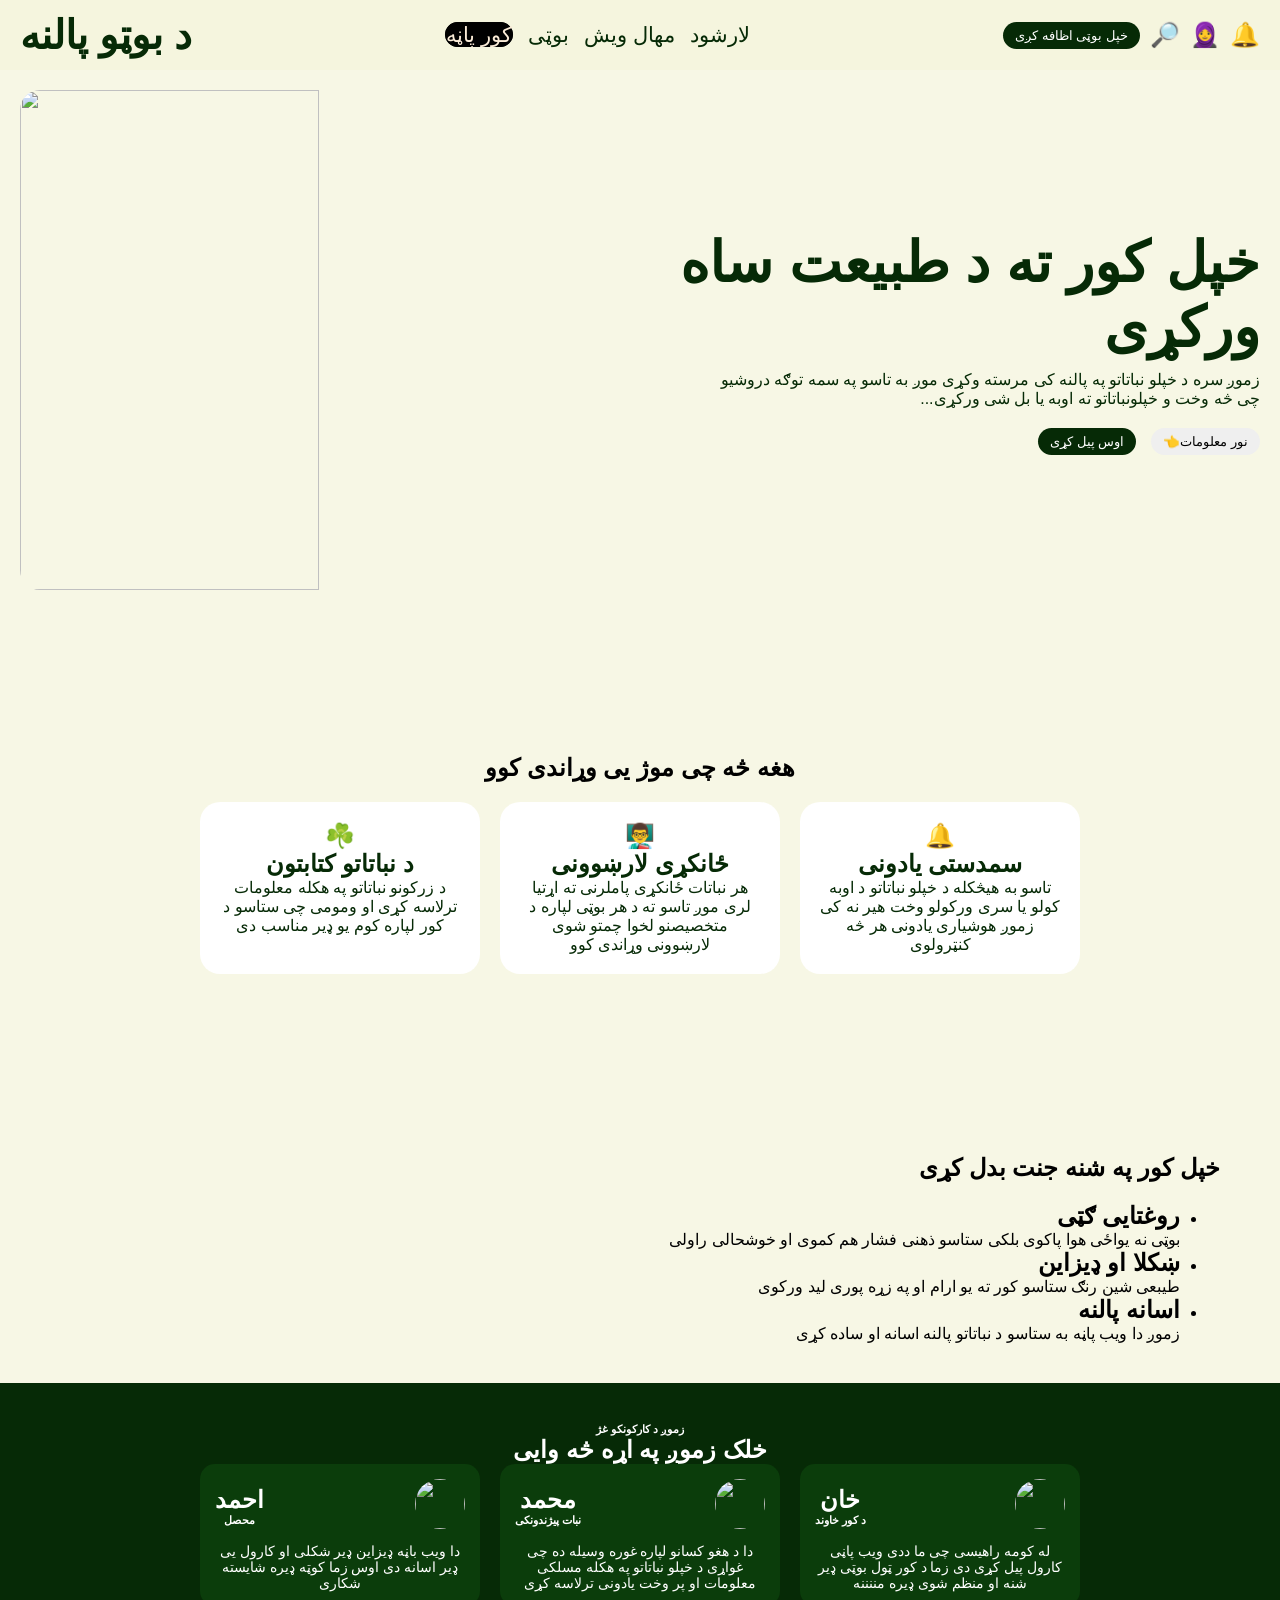
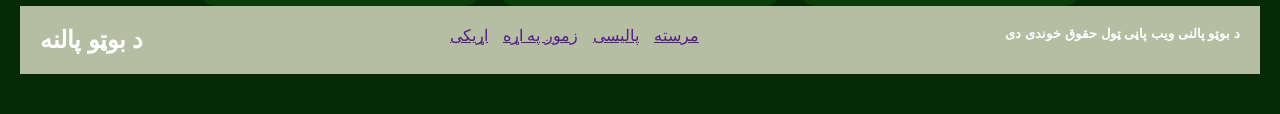
==== index.html @ 29506459 "Add files via upload" ====
<!DOCTYPE html>
<html lang="pashto">
<head>
    <meta charset="UTF-8">
    <meta name="viewport" content="width=device-width, initial-scale=1.0">
    <link rel="stylesheet" href="style.css">
    <title>د بوټو پالنه</title>
</head>
<body>

    <nav>

        <h1>د بوټو پالنه</h1>

        <ul>
            <li><a href="" style="border: 1px solid black;border-radius: 20px; background-color: black;color: antiquewhite;">کور پاڼه</a></li>
            <li><a href="./list.html">بوټی</a></li>
            <li><a href="">مهال ویش</a></li>
            <li><a href="">لارشود</a></li>

            
        </ul>

        <div class="icon">
            <button class="add button">خپل بوټی اظافه کږی</button>
            <h2>🔎</h2>
            <h2>🧕</h2>
            <h2>🔔</h2>
            
        </div>

    </nav>

    <main>
        <div class="m left">
            <img class="ilistration" src="../image/pexels-dbaler-30776046.jpg" alt="">
        
        </div>
        <div class="m right">
            <h1 >خپل کور ته د   طبیعت ساه ورکړی</h1>
            <p>زموږ سره د خپلو نباتاتو په پالنه کی مرسته وکړی موږ به تاسو په سمه توګه دروشیو <br>چی څه وخت و خپلونباتاتو ته اوبه یا بل شی ورکړی...</p>
            <div class="btn">
            
            <button > نور معلومات👈</button>
            <button class="add">    اوس پیل کړی</button>
            </div>

           

        </div>
    </main>

    <section class="firstsection">
        <h2>هغه څه چی موژ یی وړاندی کوو</h2>
        <div class="Service">
            <div class="s1">
                <h1>☘️</h1>
                <h2>د نباتاتو کتابتون</h2>
                <p>د زرکونو نباتاتو په هکله معلومات ترلاسه کړی او ومومی چی ستاسو د کور لپاره  کوم یو ډیر مناسب دی </p>
            </div>
            <div class="s1">
                <h1>👨‍🏫</h1>
                <h2>ځانکړی لارښوونی </h2>
                <p>هر نباتات ځانکړی پاملرنی ته اړتیا لری موږ تاسو ته د هر بوټی لپاره د متخصیصنو لخوا چمتو شوی لارښوونی وړاندی کوو</p>
            </div>
            <div class="s1">
                <h1>🔔</h1>
                <h2>سمدستی یادونی </h2>
                <p>تاسو به هیڅکله د خپلو نباتاتو د اوبه کولو یا سری ورکولو وخت هیر نه کی زموږ هوشیاری یادونی هر څه کنټرولوی </p>
            </div>
        </div>
    </section>

    <section class="secoundction">
        <div class="first"><img class="pimage" src="../image/Photos 4_3_2026 5_48_37 PM.png" alt=""></div>
        <div class="secound">

            <h1>خپل کور په شنه جنت بدل کړی</h1>

            <ul>
                <li>
                    <h2>روغتایی ګټی</h2>
                    <p>بوټی نه یواځی هوا پاکوی بلکی ستاسو ذهنی فشار هم کموی او خوشحالی راولی </p>
                </li>
                <li>
                    <h2>ښکلا او ډیزاین</h2>
                    <p>طیبعی شین رنګ ستاسو کور ته یو ارام او په زړه پوری لید ورکوی</p>
                </li>
                <li>
                    <h1>اسانه پالنه</h1>
                    <p>زموږ دا ویب پاڼه  به ستاسو د نباتاتو پالنه اسانه او ساده کړی </p>
                </li>
            </ul>
        </div>
    </section>


    <section class="section3">
        <h6>زموږ د کارکونکو غژ</h6>
        <h1>خلک زموږ په اړه څه وایی</h1>
        <div class="peopleidea">
            <div class="a1">
                <div class="top">
                    <div>
                        <h1>احمد</h1>
                        <h6>محصل</h6>
                    </div>
                    <div>
                        <img class="uimage" src="../image/IMG-20250520-WA0062.jpg" alt="">
                        
                    </div>
                        
                        
                </div>
                <div class="battom">
                    <p class="ditilse">دا ویب باڼه ډیزاین ډیر شکلی او کارول یی ډیر اسانه دی اوس زما کوټه ډیره شایسته شکاری</p>
                </div>
            </div>
            <div class="a1">
                 <div class="top">
                    <div>
                        <h1>محمد</h1>
                        <h6>نبات پیژندونکی</h6>
                    </div>
                    <div>
                        <img class="uimage" src="../image/IMG-20250520-WA0062.jpg" alt="">
                        
                    </div>
                        
                        
                </div>
                <div class="battom">
                    <p class="ditilse">دا د هغو کسانو لپاره غوره وسیله ده چی غواړی د خپلو نباتاتو په هکله مسلکی معلومات او پر وخت یادونی ترلاسه کړی</p>
                </div>
            </div>
            <div class="a1">
                 <div class="top">
                    <div>
                        <h1>خان</h1>
                        <h6>د کور خاوند</h6>
                    </div>
                    <div>
                        <img class="uimage" src="../image/IMG-20250520-WA0062.jpg" alt="">
                        
                    </div>
                        
                        
                </div>
                <div class="battom">
                    <p class="ditilse">له کومه راهیسی چی ما ددی ویب پاڼی کارول پیل کړی دی زما د کور ټول بوټی ډیر شنه او منظم شوی ډیره مننننه</p>
                </div>
            </div>

            
        </div>
        <footer>
        <h2>د بوټو پالنه</h2>
        <ul>
            <li><a href="">اړیکی</a></li>
            <li><a href="">زموږ په اړه</a></li>
            <li><a href="">پالیسی</a></li>
            <li><a href="">مرسته</a></li>
        </ul>   
         <h5> د بوټو پالنی ویب پاڼی ټول حقوق خوندی دی</h5>     
        </footer>

    </section>

    
    
</body>
</html>
---- style.css ----
:root{
    --main: rgba(245, 245, 220, 0.732);
    --secondary:#062a06;
}

 
*{
    margin: 0;
    padding: 0;
    box-sizing: border-box;
    font-family: Arial;
}

body{
    background-color: var(--main);
}

 
nav{
    width: 100%;
    min-height: 70px;
    background-color: var(--main);
    display: flex;
    justify-content: space-between;
    align-items: center;
    padding: 10px 20px;
    flex-wrap: wrap;
}

nav h1{
    font-size: 2.5rem;
    color: var(--secondary);
}

nav ul{
    list-style: none;
    display:flex;
    gap: 15px;
}

nav ul li a{
    text-decoration: none;
    font-size: 1.3rem;
    color: var(--secondary);
}

.icon{
    display: flex;
    gap: 10px;
    align-items: center;
}
 
button{
    padding: 6px 12px;
    border-radius: 20px;
    border: none;
}

.add{
    background-color: var(--secondary);
    color: white;
}

 
main{
    display: flex;
    align-items: center;
    padding: 20px;
    gap: 20px;
}

.m{
    width: 50%;
}

.ilistration{
    width: 70%;
    border-radius: 20px;
    height: 500px;
}

.right{
    direction: rtl;
    display: flex;
    flex-direction: column;
    justify-content: start;

}

.right h1{
    font-size: 3.5rem;
    color: var(--secondary);
}

.right p{
    margin-top: 10px;
    font-size: 1rem;
    color: var(--secondary);
}

.btn{
    margin-top: 20px;
    display: flex;
    gap: 15px;
}
button:hover{
    background-color: black;
    color: aliceblue;
}

 
.firstsection{
    padding: 40px 20px;
    text-align: center;
    height: 500px;
    display: flex;
    flex-direction: column;
    justify-content: center;
    gap: 20px;
}

.Service{
    display: flex;
    gap: 20px;
    justify-content: center;
    flex-wrap: wrap;
}

.s1{
    width: 280px;
    padding: 20px;
    background: white;
    border-radius: 20px;
    color: var(--secondary);
}

 
.secoundction{
    display: flex;
    padding: 40px 20px;

    gap: 20px;
    align-items: center;
    
}

.first, .secound{
    width: 50%;
}
.secound{
    display: flex;
    flex-direction: column;
    gap: 20px;
    padding-right: 40px;
}
.secound ul{
    margin-right: 40px;
}
.pimage{
    width: 100%;
    border-radius: 20px;
}

.secound{
    direction: rtl;
}

 
.section3{
    background-color: var(--secondary);
    color: white;
    padding: 40px 20px;
    text-align: center;
}

.peopleidea{
    display: flex;
    gap: 20px;
    justify-content: center;
    flex-wrap: wrap;
}

.a1{
    width: 280px;
    padding: 15px;
    border-radius: 15px;
    background: #0b3d0b;
}

.top{
    display: flex;
    justify-content: space-between;
    align-items: center;
}

.uimage{
    width: 50px;
    height: 50px;
    border-radius: 50%;
}

.ditilse{
    margin-top: 10px;
    font-size: 14px;
}

 
footer{
    background: var(--main);
    padding: 20px;
    display: flex;
    justify-content: space-between;
    flex-wrap: wrap;
    text-align: center;
}

footer ul{
    list-style: none;
    display: flex;
    gap: 15px;
}
 
img{
    max-width: 100%;
    height: auto;
}

 
@media (max-width: 768px){

    nav{
        flex-direction: column;
        gap: 10px;
    }

    nav ul{
        flex-direction: column;
        align-items: center;
    }

    main{
        flex-direction: column;
        text-align: center;
    }

    .m{
        width: 100%;
    }

    .right h1{
        font-size: 1.8rem;
    }

    .btn{
        flex-direction: column;
        align-items: center;
    }

    .secoundction{
        flex-direction: column;
    }

    .first, .secound{
        width: 100%;
    }

    footer{
        flex-direction: column;
        gap: 10px;
    }

    footer ul{
        flex-direction: column;
    }
}
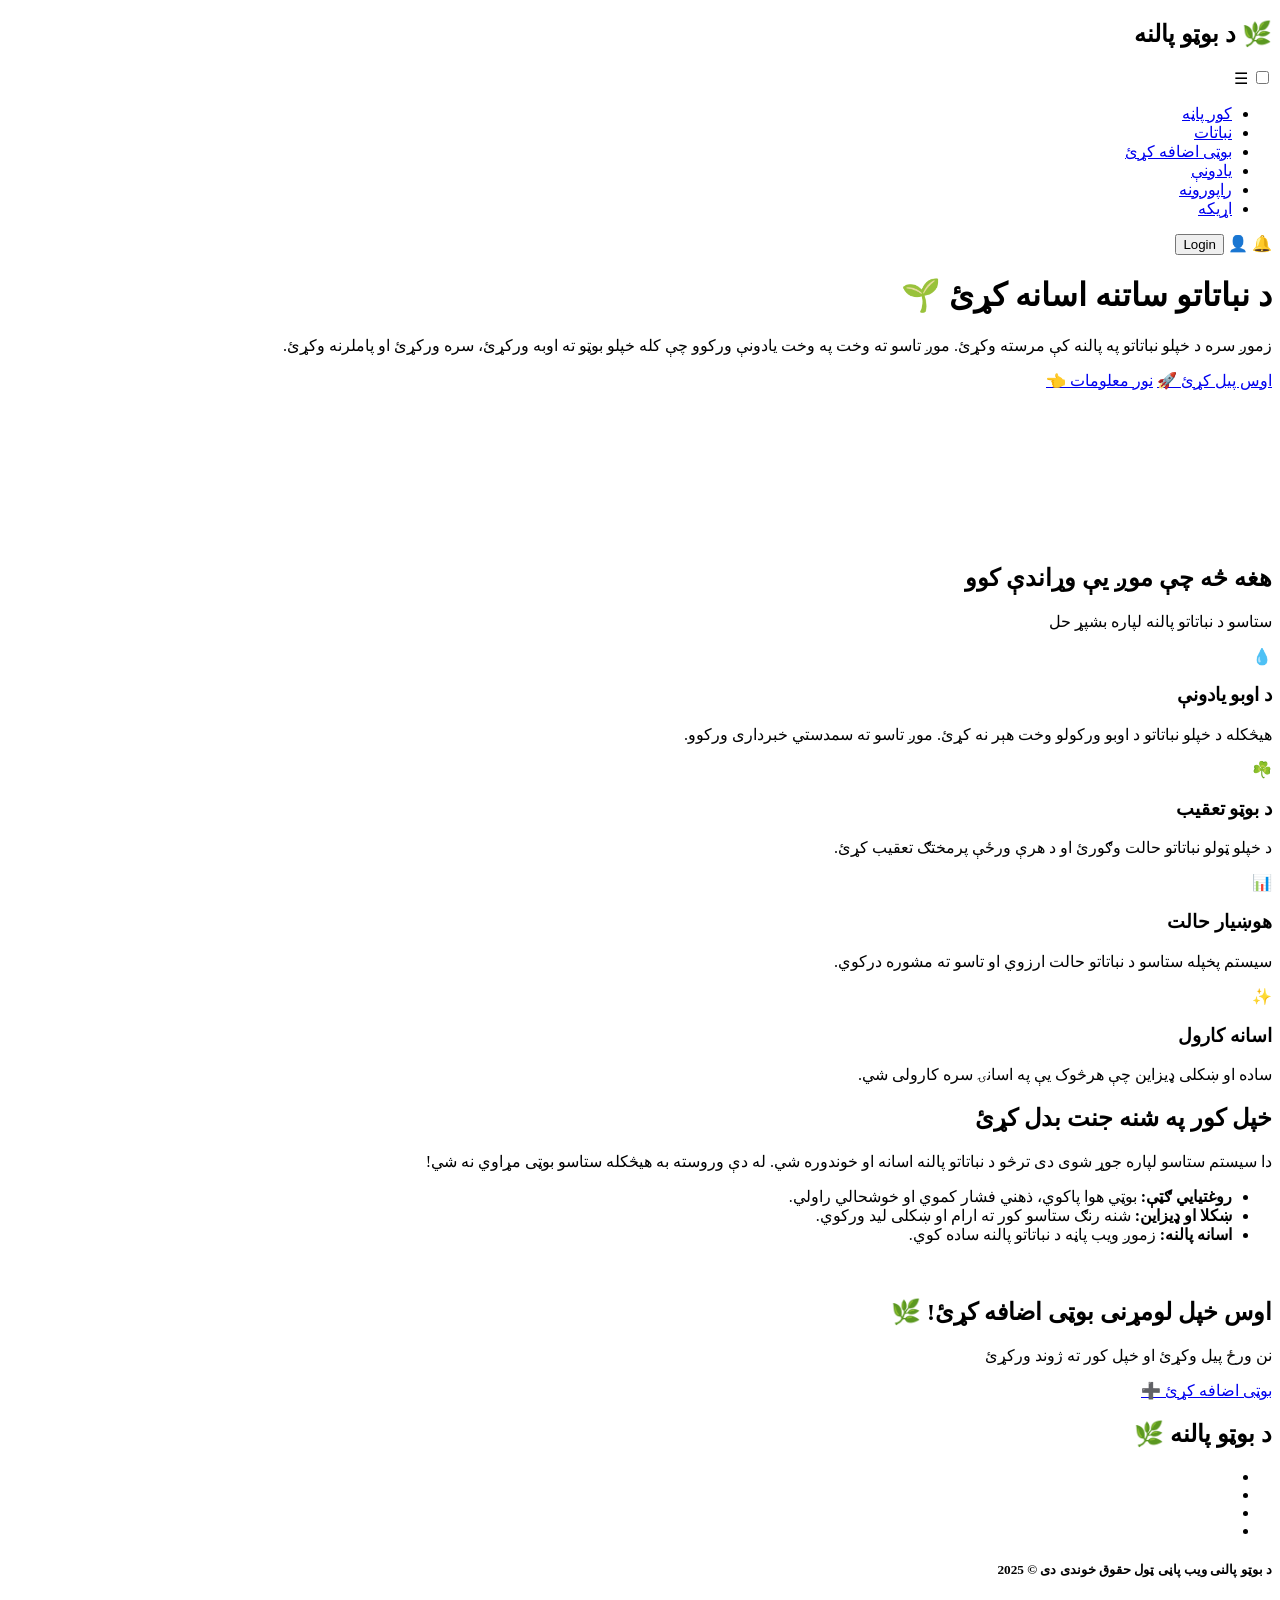
==== commit b5e88353: "Add files via upload this is the all project" ====
--- a/index.html
+++ b/index.html
@@ -1,172 +1,119 @@
-<!DOCTYPE html>
-<html lang="pashto">
-<head>
-    <meta charset="UTF-8">
-    <meta name="viewport" content="width=device-width, initial-scale=1.0">
-    <link rel="stylesheet" href="style.css">
-    <title>د بوټو پالنه</title>
-</head>
-<body>
-
-    <nav>
-
-        <h1>د بوټو پالنه</h1>
-
-        <ul>
-            <li><a href="" style="border: 1px solid black;border-radius: 20px; background-color: black;color: antiquewhite;">کور پاڼه</a></li>
-            <li><a href="./list.html">بوټی</a></li>
-            <li><a href="">مهال ویش</a></li>
-            <li><a href="">لارشود</a></li>
-
-            
-        </ul>
-
-        <div class="icon">
-            <button class="add button">خپل بوټی اظافه کږی</button>
-            <h2>🔎</h2>
-            <h2>🧕</h2>
-            <h2>🔔</h2>
-            
-        </div>
-
-    </nav>
-
-    <main>
-        <div class="m left">
-            <img class="ilistration" src="../image/pexels-dbaler-30776046.jpg" alt="">
-        
-        </div>
-        <div class="m right">
-            <h1 >خپل کور ته د   طبیعت ساه ورکړی</h1>
-            <p>زموږ سره د خپلو نباتاتو په پالنه کی مرسته وکړی موږ به تاسو په سمه توګه دروشیو <br>چی څه وخت و خپلونباتاتو ته اوبه یا بل شی ورکړی...</p>
-            <div class="btn">
-            
-            <button > نور معلومات👈</button>
-            <button class="add">    اوس پیل کړی</button>
-            </div>
-
-           
-
-        </div>
-    </main>
-
-    <section class="firstsection">
-        <h2>هغه څه چی موژ یی وړاندی کوو</h2>
-        <div class="Service">
-            <div class="s1">
-                <h1>☘️</h1>
-                <h2>د نباتاتو کتابتون</h2>
-                <p>د زرکونو نباتاتو په هکله معلومات ترلاسه کړی او ومومی چی ستاسو د کور لپاره  کوم یو ډیر مناسب دی </p>
-            </div>
-            <div class="s1">
-                <h1>👨‍🏫</h1>
-                <h2>ځانکړی لارښوونی </h2>
-                <p>هر نباتات ځانکړی پاملرنی ته اړتیا لری موږ تاسو ته د هر بوټی لپاره د متخصیصنو لخوا چمتو شوی لارښوونی وړاندی کوو</p>
-            </div>
-            <div class="s1">
-                <h1>🔔</h1>
-                <h2>سمدستی یادونی </h2>
-                <p>تاسو به هیڅکله د خپلو نباتاتو د اوبه کولو یا سری ورکولو وخت هیر نه کی زموږ هوشیاری یادونی هر څه کنټرولوی </p>
-            </div>
-        </div>
-    </section>
-
-    <section class="secoundction">
-        <div class="first"><img class="pimage" src="../image/Photos 4_3_2026 5_48_37 PM.png" alt=""></div>
-        <div class="secound">
-
-            <h1>خپل کور په شنه جنت بدل کړی</h1>
-
-            <ul>
-                <li>
-                    <h2>روغتایی ګټی</h2>
-                    <p>بوټی نه یواځی هوا پاکوی بلکی ستاسو ذهنی فشار هم کموی او خوشحالی راولی </p>
-                </li>
-                <li>
-                    <h2>ښکلا او ډیزاین</h2>
-                    <p>طیبعی شین رنګ ستاسو کور ته یو ارام او په زړه پوری لید ورکوی</p>
-                </li>
-                <li>
-                    <h1>اسانه پالنه</h1>
-                    <p>زموږ دا ویب پاڼه  به ستاسو د نباتاتو پالنه اسانه او ساده کړی </p>
-                </li>
-            </ul>
-        </div>
-    </section>
-
-
-    <section class="section3">
-        <h6>زموږ د کارکونکو غژ</h6>
-        <h1>خلک زموږ په اړه څه وایی</h1>
-        <div class="peopleidea">
-            <div class="a1">
-                <div class="top">
-                    <div>
-                        <h1>احمد</h1>
-                        <h6>محصل</h6>
-                    </div>
-                    <div>
-                        <img class="uimage" src="../image/IMG-20250520-WA0062.jpg" alt="">
-                        
-                    </div>
-                        
-                        
-                </div>
-                <div class="battom">
-                    <p class="ditilse">دا ویب باڼه ډیزاین ډیر شکلی او کارول یی ډیر اسانه دی اوس زما کوټه ډیره شایسته شکاری</p>
-                </div>
-            </div>
-            <div class="a1">
-                 <div class="top">
-                    <div>
-                        <h1>محمد</h1>
-                        <h6>نبات پیژندونکی</h6>
-                    </div>
-                    <div>
-                        <img class="uimage" src="../image/IMG-20250520-WA0062.jpg" alt="">
-                        
-                    </div>
-                        
-                        
-                </div>
-                <div class="battom">
-                    <p class="ditilse">دا د هغو کسانو لپاره غوره وسیله ده چی غواړی د خپلو نباتاتو په هکله مسلکی معلومات او پر وخت یادونی ترلاسه کړی</p>
-                </div>
-            </div>
-            <div class="a1">
-                 <div class="top">
-                    <div>
-                        <h1>خان</h1>
-                        <h6>د کور خاوند</h6>
-                    </div>
-                    <div>
-                        <img class="uimage" src="../image/IMG-20250520-WA0062.jpg" alt="">
-                        
-                    </div>
-                        
-                        
-                </div>
-                <div class="battom">
-                    <p class="ditilse">له کومه راهیسی چی ما ددی ویب پاڼی کارول پیل کړی دی زما د کور ټول بوټی ډیر شنه او منظم شوی ډیره مننننه</p>
-                </div>
-            </div>
-
-            
-        </div>
-        <footer>
-        <h2>د بوټو پالنه</h2>
-        <ul>
-            <li><a href="">اړیکی</a></li>
-            <li><a href="">زموږ په اړه</a></li>
-            <li><a href="">پالیسی</a></li>
-            <li><a href="">مرسته</a></li>
-        </ul>   
-         <h5> د بوټو پالنی ویب پاڼی ټول حقوق خوندی دی</h5>     
-        </footer>
-
-    </section>
-
-    
-    
-</body>
-</html>+<!DOCTYPE html>
+<html lang="ps" dir="rtl">
+<head>
+    <meta charset="UTF-8">
+    <meta name="viewport" content="width=device-width, initial-scale=1.0">
+    <meta name="description" content="د نباتاتو پالنه او یادونې - خپل کور ته طبیعت ورکړئ">
+    <link rel="stylesheet" href="css/style.css">
+    <link rel="stylesheet" href="css/home.css">
+    <title>د بوټو پالنه 🌱 | کور پاڼه</title>
+</head>
+<body>
+
+    <nav>
+        <div class="logo">
+            <h1>🌿 د بوټو پالنه</h1>
+        </div>
+        <input type="checkbox" id="menu-toggle">
+        <label for="menu-toggle" class="menu-icon">☰</label>
+        <ul class="nav-links">
+            <li><a href="index.html" class="active">کور پاڼه</a></li>
+            <li><a href="plants.html">نباتات</a></li>
+            <li><a href="add-plant.html">بوټی اضافه کړئ</a></li>
+            <li><a href="reminder.html">یادونې</a></li>
+            <li><a href="reports.html">راپورونه</a></li>
+            <li><a href="contact.html">اړیکه</a></li>
+            <a class="navloginbutton" style="display: none;" href="./login.html"><button  class="loginb">Login</button></a>
+
+        </ul>
+        <div class="nav-icons">
+            <span class="icon">🔔</span>
+            <span class="icon">👤</span>
+            <a href="./login.html"><button class="loginb">Login</button></a>
+            
+        </div>
+    </nav>
+
+    <main class="hero">
+      
+        <div class="hero-text">
+            <h1>د نباتاتو ساتنه اسانه کړئ 🌱</h1>
+            <p>زموږ سره د خپلو نباتاتو په پالنه کې مرسته وکړئ. موږ تاسو ته وخت په وخت یادونې ورکوو چې کله خپلو بوټو ته اوبه ورکړئ، سره ورکړئ او پاملرنه وکړئ.</p>
+            <div class="hero-btns">
+                <a href="add-plant.html" class="btn-primary">اوس پیل کړئ 🚀</a>
+                <a href="#features" class="btn-secondary">نور معلومات 👈</a>
+            </div>
+        </div>
+
+          <div class="hero-img">
+            <!-- <img src="images/hero.jpg" alt="نباتات"> -->
+             <video src="./images/8410461-sd_426_240_30fps.mp4" autoplay loop></video>
+        </div>
+    </main>
+
+    <section class="features" id="features">
+        <div class="section-title">
+            <h2>هغه څه چې موږ یې وړاندې کوو</h2>
+            <p>ستاسو د نباتاتو پالنه لپاره بشپړ حل</p>
+        </div>
+        <div class="feature-cards">
+            <div class="f-card">
+                <div class="f-icon">💧</div>
+                <h3>د اوبو یادونې</h3>
+                <p>هیڅکله د خپلو نباتاتو د اوبو ورکولو وخت هېر نه کړئ. موږ تاسو ته سمدستي خبرداری ورکوو.</p>
+            </div>
+            <div class="f-card">
+                <div class="f-icon">☘️</div>
+                <h3>د بوټو تعقیب</h3>
+                <p>د خپلو ټولو نباتاتو حالت وګورئ او د هرې ورځې پرمختګ تعقیب کړئ.</p>
+            </div>
+            <div class="f-card">
+                <div class="f-icon">📊</div>
+                <h3>هوښیار حالت</h3>
+                <p>سیستم پخپله ستاسو د نباتاتو حالت ارزوي او تاسو ته مشوره درکوي.</p>
+            </div>
+            <div class="f-card">
+                <div class="f-icon">✨</div>
+                <h3>اسانه کارول</h3>
+                <p>ساده او ښکلی ډیزاین چې هرڅوک یې په اسانۍ سره کارولی شي.</p>
+            </div>
+        </div>
+    </section>
+
+    <section class="about-section">
+       
+        <div class="about-text">
+            <h2>خپل کور په شنه جنت بدل کړئ</h2>
+            <p>دا سیستم ستاسو لپاره جوړ شوی دی ترڅو د نباتاتو پالنه اسانه او خوندوره شي. له دې وروسته به هیڅکله ستاسو بوټی مړاوي نه شي!</p>
+            <ul>
+                <li><strong>روغتیایي ګټې:</strong> بوټي هوا پاکوي، ذهني فشار کموي او خوشحالي راولي.</li>
+                <li><strong>ښکلا او ډیزاین:</strong> شنه رنګ ستاسو کور ته ارام او ښکلی لید ورکوي.</li>
+                <li><strong>اسانه پالنه:</strong> زموږ ویب پاڼه د نباتاتو پالنه ساده کوي.</li>
+            </ul>
+        </div>
+         <div class="about-img">
+
+            <img src="../plant-carecomp/images/pexels-dbaler-30776046.jpg" alt="">
+        </div>
+    </section>
+
+    <section class="cta">
+        <h2>اوس خپل لومړنی بوټی اضافه کړئ! 🌿</h2>
+        <p>نن ورځ پیل وکړئ او خپل کور ته ژوند ورکړئ</p>
+        <a href="add-plant.html" class="btn-cta">بوټی اضافه کړئ ➕</a>
+    </section>
+
+    <footer>
+        <h2>د بوټو پالنه 🌿</h2>
+        <ul>
+            
+            <li><a href="mailto:khalid@example.com?subject=Hello Khalid"><img src="../plant-carecomp/iconn/emil.png"  alt=""></a></li>
+            <li><a href="https://www.facebook.com/khalid.khalid.afghan.2025"><img src="../plant-carecomp/iconn/icons8-facebook-50.png" class="links" alt=""></a></li>
+            <li><a href="https://wa.me/qr/LKYP5WSPYEVKE1"><img src="../plant-carecomp/iconn/icons8-whatsapp-50.png" class="links" alt=""></a></li>
+            <li><a href=" https://github.com/Khalid2026-design"><img src="../plant-carecomp/iconn/icons8-linkedin-50.png" class="links" alt=""></a></li>
+        </ul>
+        <h5>د بوټو پالنی ویب پاڼی ټول حقوق خوندی دی © 2025</h5>
+    </footer>
+
+</body>
+</html>
